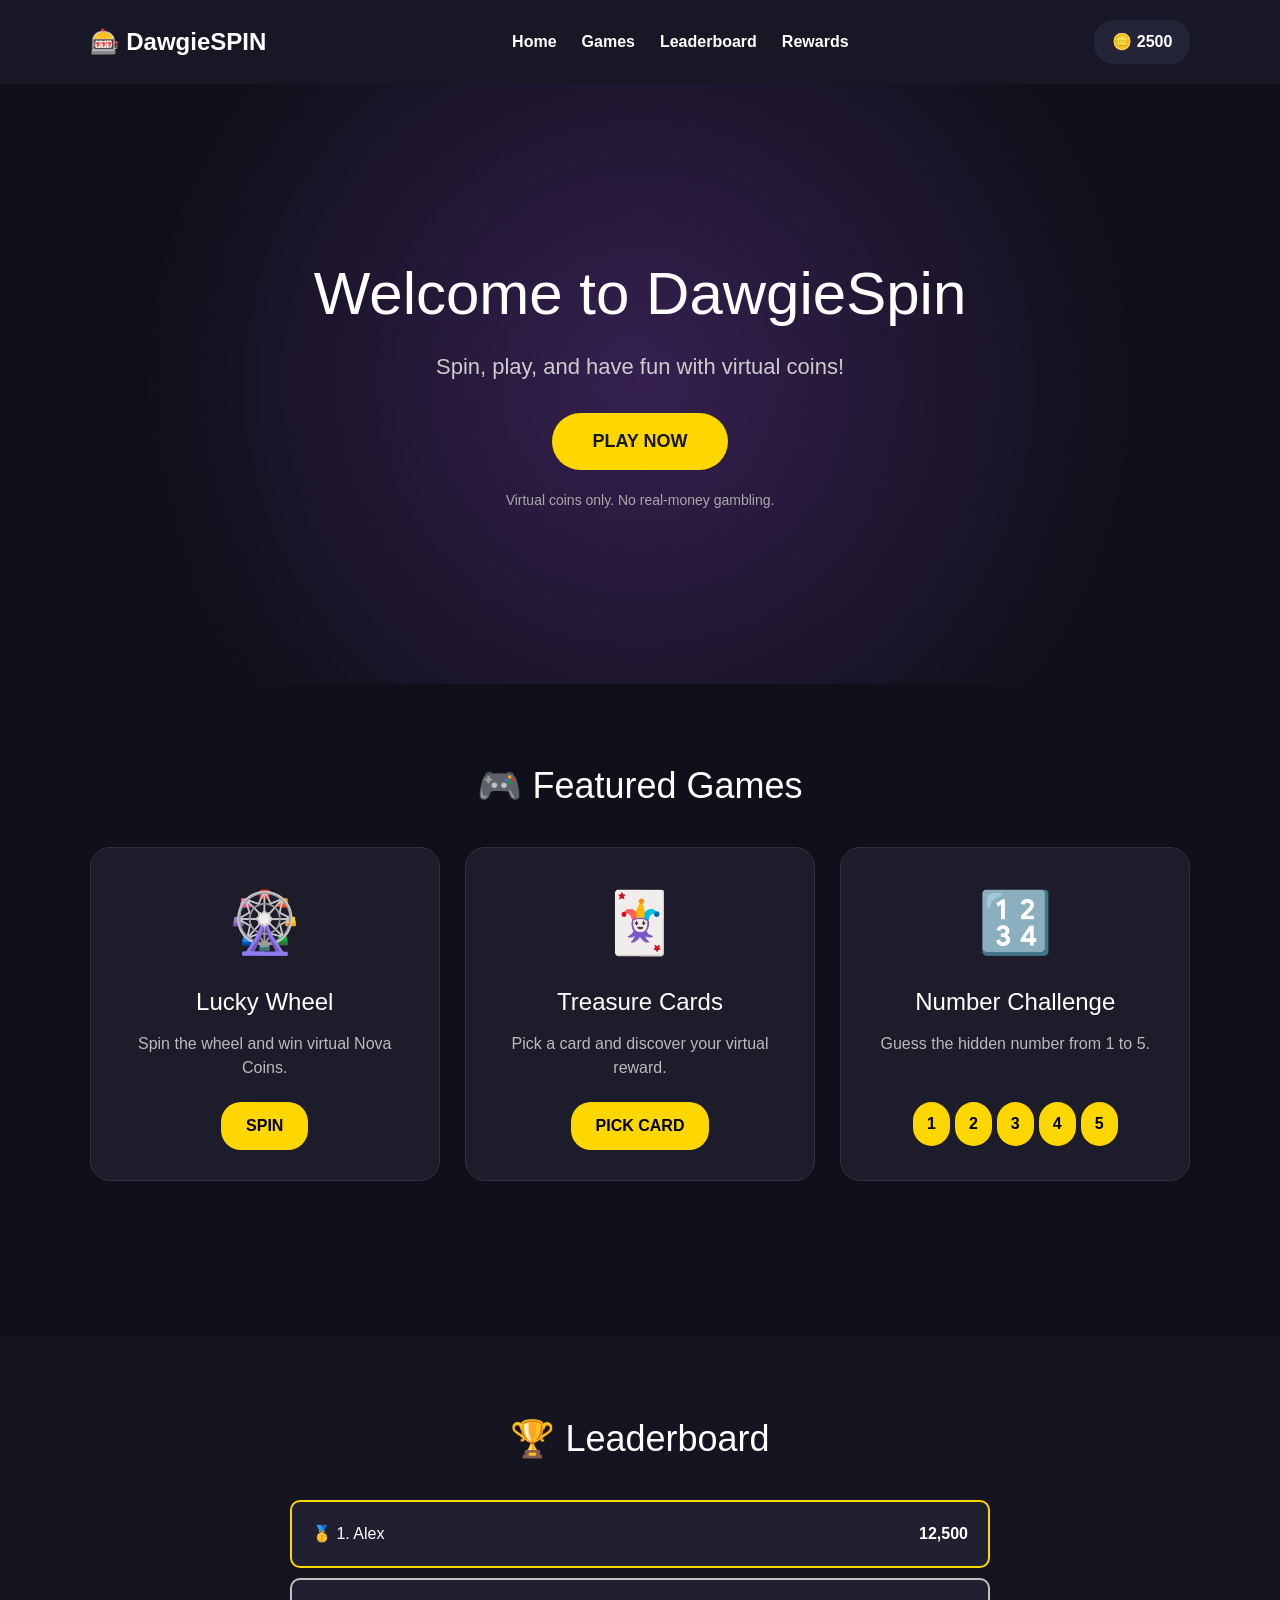
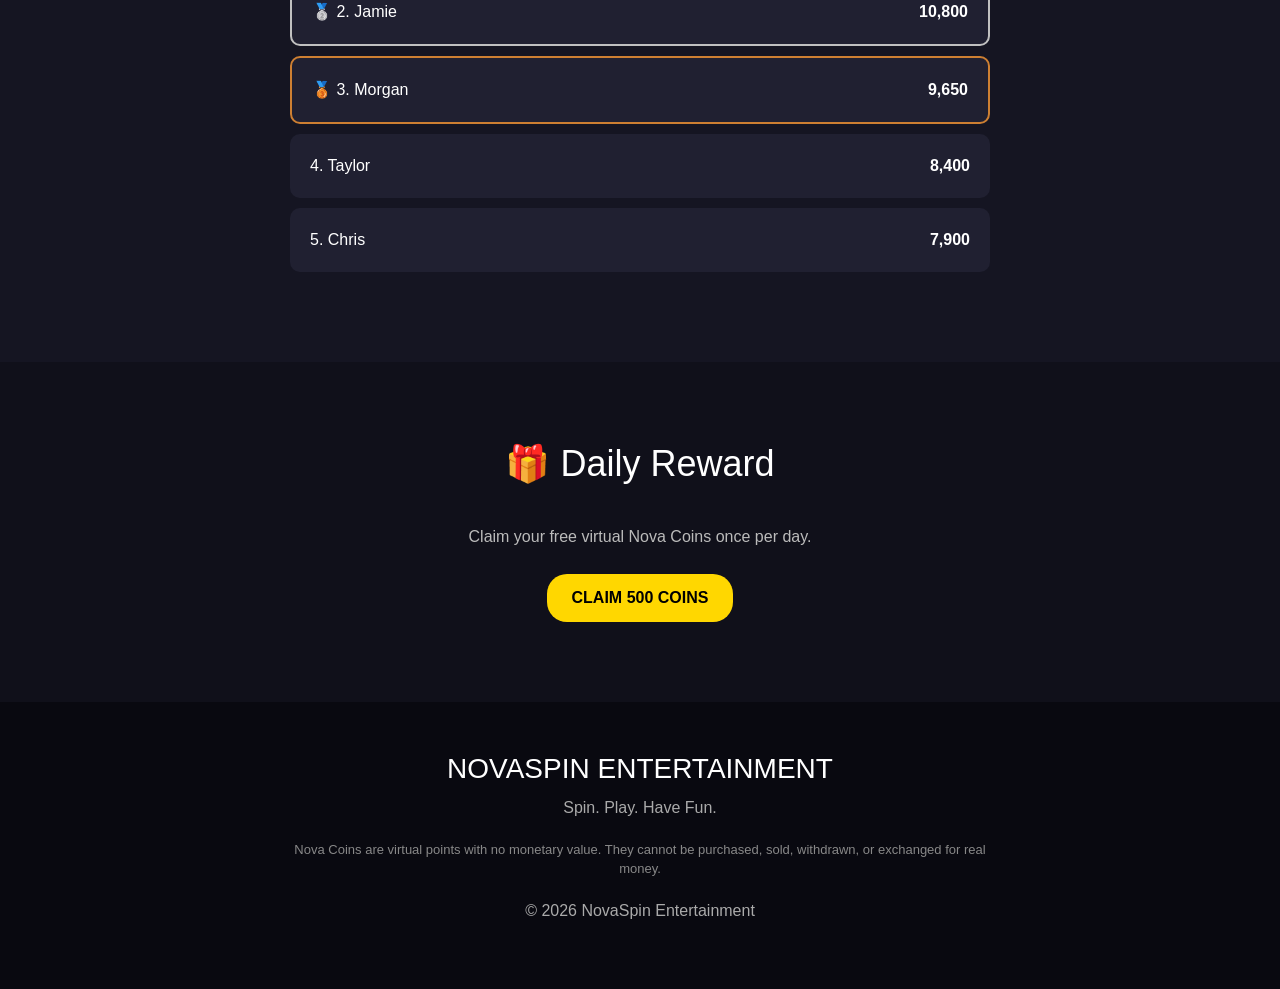
==== index.html @ 7d7567f8 "feat: created all files integratedthe bootstrap" ====
<!DOCTYPE html>
<html lang="en">
<head>
    <meta charset="UTF-8">
    <meta name="viewport" content="width=device-width, initial-scale=1.0">
    <title>NovaSpin Entertainment</title>
<link href=https://cdn.jsdelivr.net/npm/bootstrap@5.3.8/dist/css/bootstrap.min.css rel="stylesheet">
    <link rel="stylesheet" href="css/style.css">
</head>

<body>

    <header>
        <div class="logo">🎰 DawgieSPIN</div>

        <nav>
            <a href="#home">Home</a>
            <a href="#games">Games</a>
            <a href="#leaderboard">Leaderboard</a>
            <a href="#rewards">Rewards</a>
        </nav>

        <div class="balance">
            🪙 <span id="coinBalance">2500</span>
        </div>
    </header>

    <main>

        <!-- HOME -->
        
        <section id="home" class="hero">
            <div class="hero-content">
                <h1>Welcome to DawgieSpin</h1>

                <p>
                    Spin, play, and have fun with virtual coins!
                </p>

                <button onclick="scrollToGames()">
                    PLAY NOW
                </button>

                <small>
                    Virtual coins only. No real-money gambling.
                </small>
            </div>
        </section>


        <!-- GAMES -->
        <section id="games" class="games-section">

            <h2>🎮 Featured Games</h2>

            <div class="game-container">

                <!-- Lucky Wheel -->
                <div class="game-card">

                    <div class="game-icon">🎡</div>

                    <h3>Lucky Wheel</h3>

                    <p>
                        Spin the wheel and win virtual Nova Coins.
                    </p>

                    <button onclick="playWheel()">
                        SPIN
                    </button>

                </div>


                <!-- Treasure Cards -->
                <div class="game-card">

                    <div class="game-icon">🃏</div>

                    <h3>Treasure Cards</h3>

                    <p>
                        Pick a card and discover your virtual reward.
                    </p>

                    <button onclick="playCards()">
                        PICK CARD
                    </button>

                </div>


                <!-- Number Challenge -->
                <div class="game-card">

                    <div class="game-icon">🔢</div>

                    <h3>Number Challenge</h3>

                    <p>
                        Guess the hidden number from 1 to 5.
                    </p>

                    <div class="number-buttons">
                        <button onclick="guessNumber(1)">1</button>
                        <button onclick="guessNumber(2)">2</button>
                        <button onclick="guessNumber(3)">3</button>
                        <button onclick="guessNumber(4)">4</button>
                        <button onclick="guessNumber(5)">5</button>
                    </div>

                </div>

            </div>

            <p id="gameMessage" class="game-message"></p>

        </section>


        <!-- LEADERBOARD -->
        <section id="leaderboard" class="leaderboard-section">

            <h2>🏆 Leaderboard</h2>

            <div class="leaderboard">

                <div class="player first">
                    <span>🥇 1. Alex</span>
                    <strong>12,500</strong>
                </div>

                <div class="player second">
                    <span>🥈 2. Jamie</span>
                    <strong>10,800</strong>
                </div>

                <div class="player third">
                    <span>🥉 3. Morgan</span>
                    <strong>9,650</strong>
                </div>

                <div class="player">
                    <span>4. Taylor</span>
                    <strong>8,400</strong>
                </div>

                <div class="player">
                    <span>5. Chris</span>
                    <strong>7,900</strong>
                </div>

            </div>

        </section>


        <!-- REWARDS -->
        <section id="rewards" class="rewards-section">

            <h2>🎁 Daily Reward</h2>

            <p>
                Claim your free virtual Nova Coins once per day.
            </p>

            <button id="rewardButton" onclick="claimReward()">
                CLAIM 500 COINS
            </button>

        </section>

    </main>


    <footer>

        <h3>NOVASPIN ENTERTAINMENT</h3>

        <p>
            Spin. Play. Have Fun.
        </p>

        <p class="warning">
            Nova Coins are virtual points with no monetary value.
            They cannot be purchased, sold, withdrawn, or exchanged for real money.
        </p>

        <p>
            © 2026 NovaSpin Entertainment
        </p>

    </footer>


    <script src="js/script.js"></script>

</body>
</html>
---- css/style.css ----
* {
    margin: 0;
    padding: 0;
    box-sizing: border-box;
}

html {
    scroll-behavior: smooth;
}

body {
    font-family: Arial, sans-serif;
    background: #10101a;
    color: white;
}


/* ================= HEADER ================= */

header {
    width: 100%;
    padding: 20px 7%;
    background: #171725;

    display: flex;
    align-items: center;
    justify-content: space-between;

    position: sticky;
    top: 0;
    z-index: 100;
}

.logo {
    font-size: 24px;
    font-weight: bold;
}

nav {
    display: flex;
    gap: 25px;
}

nav a {
    color: white;
    text-decoration: none;
    font-weight: bold;
}

nav a:hover {
    color: #ffd700;
}

.balance {
    background: #242438;
    padding: 10px 18px;
    border-radius: 20px;

    font-weight: bold;
}


/* ================= HERO ================= */

.hero {
    min-height: 600px;

    display: flex;
    justify-content: center;
    align-items: center;

    text-align: center;

    background:
        radial-gradient(circle at center, #352050, #10101a 70%);
}

.hero-content {
    max-width: 700px;
}

.hero h1 {
    font-size: 60px;
    margin-bottom: 20px;
}

.hero p {
    font-size: 22px;
    color: #cccccc;
    margin-bottom: 30px;
}

.hero button {
    padding: 15px 40px;

    border: none;
    border-radius: 30px;

    background: #ffd700;
    color: #171717;

    font-size: 18px;
    font-weight: bold;

    cursor: pointer;
}

.hero button:hover {
    transform: scale(1.05);
}

.hero small {
    display: block;
    margin-top: 20px;
    color: #aaaaaa;
}


/* ================= GAMES ================= */

.games-section {
    padding: 80px 7%;
    text-align: center;
}

.games-section h2,
.leaderboard-section h2,
.rewards-section h2 {
    font-size: 36px;
    margin-bottom: 40px;
}

.game-container {
    display: grid;

    grid-template-columns:
        repeat(auto-fit, minmax(250px, 1fr));

    gap: 25px;
}

.game-card {
    background: #1c1c2b;

    padding: 30px;

    border-radius: 20px;

    border: 1px solid #303044;

    transition: 0.3s;
}

.game-card:hover {
    transform: translateY(-8px);
    border-color: #ffd700;
}

.game-icon {
    font-size: 60px;
    margin-bottom: 20px;
}

.game-card h3 {
    font-size: 24px;
    margin-bottom: 15px;
}

.game-card p {
    color: #bbbbbb;
    min-height: 50px;
    margin-bottom: 20px;
}

.game-card button,
.rewards-section button {
    border: none;

    padding: 12px 25px;

    border-radius: 20px;

    background: #ffd700;

    font-weight: bold;

    cursor: pointer;
}

.game-card button:hover,
.rewards-section button:hover {
    background: #fff;
}

.number-buttons {
    display: flex;
    justify-content: center;
    gap: 5px;
}

.number-buttons button {
    padding: 10px 14px;
}

.game-message {
    margin-top: 30px;

    font-size: 20px;

    font-weight: bold;

    min-height: 30px;
}


/* ================= LEADERBOARD ================= */

.leaderboard-section {
    padding: 80px 7%;

    text-align: center;

    background: #151522;
}

.leaderboard {
    max-width: 700px;

    margin: auto;
}

.player {
    display: flex;

    justify-content: space-between;

    padding: 20px;

    margin-bottom: 10px;

    background: #202031;

    border-radius: 10px;
}

.first {
    border: 2px solid #ffd700;
}

.second {
    border: 2px solid #c0c0c0;
}

.third {
    border: 2px solid #cd7f32;
}


/* ================= REWARDS ================= */

.rewards-section {
    padding: 80px 7%;

    text-align: center;
}

.rewards-section p {
    color: #bbbbbb;
    margin-bottom: 25px;
}


/* ================= FOOTER ================= */

footer {
    padding: 50px 7%;

    text-align: center;

    background: #090910;

    color: #aaaaaa;
}

footer h3 {
    color: white;

    margin-bottom: 10px;
}

.warning {
    max-width: 700px;

    margin: 20px auto;

    font-size: 13px;

    color: #888888;
}


/* ================= MOBILE ================= */

@media (max-width: 768px) {

    header {
        flex-direction: column;
        gap: 15px;
    }

    nav {
        flex-wrap: wrap;
        justify-content: center;
    }

    .hero h1 {
        font-size: 40px;
    }

    .hero p {
        font-size: 18px;
    }

}
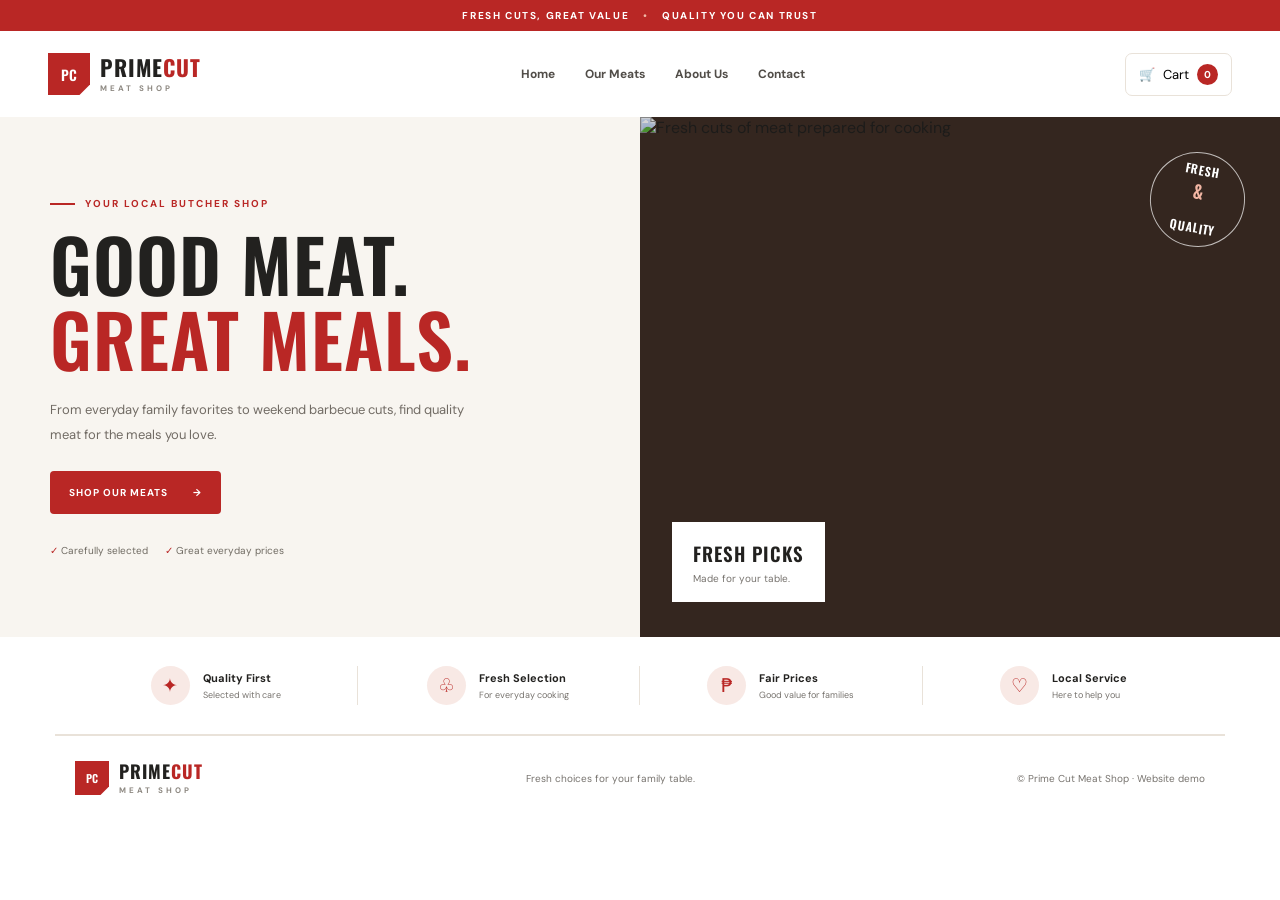
==== commit b2f3d275: "Refactor single-page layout into multi-page architecture (index, services, about, contact)" ====
--- a/index.html
+++ b/index.html
@@ -1,200 +1,66 @@
 <!DOCTYPE html>
 <html lang="en">
 <head>
-    <meta charset="UTF-8">
-    <meta name="viewport" content="width=device-width, initial-scale=1.0">
-    <title>NovaSpin Entertainment</title>
-<link href=https://cdn.jsdelivr.net/npm/bootstrap@5.3.8/dist/css/bootstrap.min.css rel="stylesheet">
-    <link rel="stylesheet" href="css/style.css">
+  <meta charset="UTF-8">
+  <meta name="viewport" content="width=device-width, initial-scale=1.0">
+  <meta name="description" content="Prime Cut Meat Shop — fresh cuts for every meal.">
+  <title>Prime Cut | Meat Shop - Home</title>
+  <link rel="stylesheet" href="css/style.css">
+  <script src="script.js" defer></script>
 </head>
+<body>
+  <div class="topbar">FRESH CUTS, GREAT VALUE <span>•</span> QUALITY YOU CAN TRUST</div>
+  
+  <header class="header">
+    <a class="logo" href="index.html"><span class="logo-icon">PC</span><span>PRIME<span class="logo-red">CUT</span><small>MEAT SHOP</small></span></a>
+    <nav class="nav" id="mainNav">
+      <a href="index.html" class="active">Home</a>
+      <a href="services.html">Our Meats</a>
+      <a href="about.html">About Us</a>
+      <a href="contact.html">Contact</a>
+    </nav>
+    <button class="cart-btn" id="openCart" aria-label="Open shopping cart">🛒 <span>Cart</span> <b id="cartCount">0</b></button>
+    <button class="menu-btn" id="menuToggle" aria-label="Toggle navigation">☰</button>
+  </header>
 
-<body>
+  <main>
+    <section class="hero" id="home">
+      <div class="hero-content">
+        <p class="kicker"><span></span> YOUR LOCAL BUTCHER SHOP</p>
+        <h1>GOOD MEAT.<br><em>GREAT MEALS.</em></h1>
+        <p class="hero-copy">From everyday family favorites to weekend barbecue cuts, find quality meat for the meals you love.</p>
+        <a class="btn btn-red" href="services.html">SHOP OUR MEATS <span>→</span></a>
+        <div class="hero-points"><span>✓ Carefully selected</span><span>✓ Great everyday prices</span></div>
+      </div>
+      <div class="hero-photo">
+        <img src="https://images.unsplash.com/photo-1607623814075-e51df1bdc82f?auto=format&fit=crop&w=1200&q=85" alt="Fresh cuts of meat prepared for cooking">
+        <div class="photo-label"><strong>FRESH PICKS</strong><span>Made for your table.</span></div>
+        <div class="round-stamp">FRESH<br><b>&</b><br>QUALITY</div>
+      </div>
+    </section>
 
-    <header>
-        <div class="logo">🎰 DawgieSPIN</div>
+    <section class="benefits">
+      <div><span class="benefit-icon">✦</span><p><strong>Quality First</strong><small>Selected with care</small></p></div>
+      <div><span class="benefit-icon">♧</span><p><strong>Fresh Selection</strong><small>For everyday cooking</small></p></div>
+      <div><span class="benefit-icon">₱</span><p><strong>Fair Prices</strong><small>Good value for families</small></p></div>
+      <div><span class="benefit-icon">♡</span><p><strong>Local Service</strong><small>Here to help you</small></p></div>
+    </section>
+  </main>
 
-        <nav>
-            <a href="#home">Home</a>
-            <a href="#games">Games</a>
-            <a href="#leaderboard">Leaderboard</a>
-            <a href="#rewards">Rewards</a>
-        </nav>
+  <footer class="footer">
+    <a class="logo" href="index.html"><span class="logo-icon">PC</span><span>PRIME<span class="logo-red">CUT</span><small>MEAT SHOP</small></span></a>
+    <p>Fresh choices for your family table.</p>
+    <small>© <span id="year"></span> Prime Cut Meat Shop · Website demo</small>
+  </footer>
 
-        <div class="balance">
-            🪙 <span id="coinBalance">2500</span>
-        </div>
-    </header>
-
-    <main>
-
-        <!-- HOME -->
-        
-        <section id="home" class="hero">
-            <div class="hero-content">
-                <h1>Welcome to DawgieSpin</h1>
-
-                <p>
-                    Spin, play, and have fun with virtual coins!
-                </p>
-
-                <button onclick="scrollToGames()">
-                    PLAY NOW
-                </button>
-
-                <small>
-                    Virtual coins only. No real-money gambling.
-                </small>
-            </div>
-        </section>
-
-
-        <!-- GAMES -->
-        <section id="games" class="games-section">
-
-            <h2>🎮 Featured Games</h2>
-
-            <div class="game-container">
-
-                <!-- Lucky Wheel -->
-                <div class="game-card">
-
-                    <div class="game-icon">🎡</div>
-
-                    <h3>Lucky Wheel</h3>
-
-                    <p>
-                        Spin the wheel and win virtual Nova Coins.
-                    </p>
-
-                    <button onclick="playWheel()">
-                        SPIN
-                    </button>
-
-                </div>
-
-
-                <!-- Treasure Cards -->
-                <div class="game-card">
-
-                    <div class="game-icon">🃏</div>
-
-                    <h3>Treasure Cards</h3>
-
-                    <p>
-                        Pick a card and discover your virtual reward.
-                    </p>
-
-                    <button onclick="playCards()">
-                        PICK CARD
-                    </button>
-
-                </div>
-
-
-                <!-- Number Challenge -->
-                <div class="game-card">
-
-                    <div class="game-icon">🔢</div>
-
-                    <h3>Number Challenge</h3>
-
-                    <p>
-                        Guess the hidden number from 1 to 5.
-                    </p>
-
-                    <div class="number-buttons">
-                        <button onclick="guessNumber(1)">1</button>
-                        <button onclick="guessNumber(2)">2</button>
-                        <button onclick="guessNumber(3)">3</button>
-                        <button onclick="guessNumber(4)">4</button>
-                        <button onclick="guessNumber(5)">5</button>
-                    </div>
-
-                </div>
-
-            </div>
-
-            <p id="gameMessage" class="game-message"></p>
-
-        </section>
-
-
-        <!-- LEADERBOARD -->
-        <section id="leaderboard" class="leaderboard-section">
-
-            <h2>🏆 Leaderboard</h2>
-
-            <div class="leaderboard">
-
-                <div class="player first">
-                    <span>🥇 1. Alex</span>
-                    <strong>12,500</strong>
-                </div>
-
-                <div class="player second">
-                    <span>🥈 2. Jamie</span>
-                    <strong>10,800</strong>
-                </div>
-
-                <div class="player third">
-                    <span>🥉 3. Morgan</span>
-                    <strong>9,650</strong>
-                </div>
-
-                <div class="player">
-                    <span>4. Taylor</span>
-                    <strong>8,400</strong>
-                </div>
-
-                <div class="player">
-                    <span>5. Chris</span>
-                    <strong>7,900</strong>
-                </div>
-
-            </div>
-
-        </section>
-
-
-        <!-- REWARDS -->
-        <section id="rewards" class="rewards-section">
-
-            <h2>🎁 Daily Reward</h2>
-
-            <p>
-                Claim your free virtual Nova Coins once per day.
-            </p>
-
-            <button id="rewardButton" onclick="claimReward()">
-                CLAIM 500 COINS
-            </button>
-
-        </section>
-
-    </main>
-
-
-    <footer>
-
-        <h3>NOVASPIN ENTERTAINMENT</h3>
-
-        <p>
-            Spin. Play. Have Fun.
-        </p>
-
-        <p class="warning">
-            Nova Coins are virtual points with no monetary value.
-            They cannot be purchased, sold, withdrawn, or exchanged for real money.
-        </p>
-
-        <p>
-            © 2026 NovaSpin Entertainment
-        </p>
-
-    </footer>
-
-
-    <script src="js/script.js"></script>
-
+  <div class="toast" id="toast" role="status" aria-live="polite"></div>
+  <div class="cart-overlay" id="cartOverlay" hidden>
+    <button class="backdrop" id="closeBackdrop" aria-label="Close shopping cart"></button>
+    <aside class="cart-panel" role="dialog" aria-modal="true" aria-labelledby="cartTitle">
+      <div class="cart-head"><div><p class="eyebrow">YOUR SELECTION</p><h2 id="cartTitle">Shopping basket</h2></div><button class="close-btn" id="closeCart" aria-label="Close cart">×</button></div>
+      <div class="cart-items" id="cartItems"></div>
+      <div class="cart-bottom"><div class="subtotal"><span>Subtotal</span><strong id="subtotal">₱0.00</strong></div><p class="cart-note">Final weight and price may vary for products sold by weight.</p><button class="btn btn-red checkout" id="checkout">PLACE ORDER REQUEST <span>→</span></button><small class="demo-note">Demo only — no payment is collected.</small></div>
+    </aside>
+  </div>
 </body>
 </html>
--- a/css/style.css
+++ b/css/style.css
@@ -1,324 +1,12 @@
-* {
-    margin: 0;
-    padding: 0;
-    box-sizing: border-box;
-}
-
-html {
-    scroll-behavior: smooth;
-}
-
-body {
-    font-family: Arial, sans-serif;
-    background: #10101a;
-    color: white;
-}
-
-
-/* ================= HEADER ================= */
-
-header {
-    width: 100%;
-    padding: 20px 7%;
-    background: #171725;
-
-    display: flex;
-    align-items: center;
-    justify-content: space-between;
-
-    position: sticky;
-    top: 0;
-    z-index: 100;
-}
-
-.logo {
-    font-size: 24px;
-    font-weight: bold;
-}
-
-nav {
-    display: flex;
-    gap: 25px;
-}
-
-nav a {
-    color: white;
-    text-decoration: none;
-    font-weight: bold;
-}
-
-nav a:hover {
-    color: #ffd700;
-}
-
-.balance {
-    background: #242438;
-    padding: 10px 18px;
-    border-radius: 20px;
-
-    font-weight: bold;
-}
-
-
-/* ================= HERO ================= */
-
-.hero {
-    min-height: 600px;
-
-    display: flex;
-    justify-content: center;
-    align-items: center;
-
-    text-align: center;
-
-    background:
-        radial-gradient(circle at center, #352050, #10101a 70%);
-}
-
-.hero-content {
-    max-width: 700px;
-}
-
-.hero h1 {
-    font-size: 60px;
-    margin-bottom: 20px;
-}
-
-.hero p {
-    font-size: 22px;
-    color: #cccccc;
-    margin-bottom: 30px;
-}
-
-.hero button {
-    padding: 15px 40px;
-
-    border: none;
-    border-radius: 30px;
-
-    background: #ffd700;
-    color: #171717;
-
-    font-size: 18px;
-    font-weight: bold;
-
-    cursor: pointer;
-}
-
-.hero button:hover {
-    transform: scale(1.05);
-}
-
-.hero small {
-    display: block;
-    margin-top: 20px;
-    color: #aaaaaa;
-}
-
-
-/* ================= GAMES ================= */
-
-.games-section {
-    padding: 80px 7%;
-    text-align: center;
-}
-
-.games-section h2,
-.leaderboard-section h2,
-.rewards-section h2 {
-    font-size: 36px;
-    margin-bottom: 40px;
-}
-
-.game-container {
-    display: grid;
-
-    grid-template-columns:
-        repeat(auto-fit, minmax(250px, 1fr));
-
-    gap: 25px;
-}
-
-.game-card {
-    background: #1c1c2b;
-
-    padding: 30px;
-
-    border-radius: 20px;
-
-    border: 1px solid #303044;
-
-    transition: 0.3s;
-}
-
-.game-card:hover {
-    transform: translateY(-8px);
-    border-color: #ffd700;
-}
-
-.game-icon {
-    font-size: 60px;
-    margin-bottom: 20px;
-}
-
-.game-card h3 {
-    font-size: 24px;
-    margin-bottom: 15px;
-}
-
-.game-card p {
-    color: #bbbbbb;
-    min-height: 50px;
-    margin-bottom: 20px;
-}
-
-.game-card button,
-.rewards-section button {
-    border: none;
-
-    padding: 12px 25px;
-
-    border-radius: 20px;
-
-    background: #ffd700;
-
-    font-weight: bold;
-
-    cursor: pointer;
-}
-
-.game-card button:hover,
-.rewards-section button:hover {
-    background: #fff;
-}
-
-.number-buttons {
-    display: flex;
-    justify-content: center;
-    gap: 5px;
-}
-
-.number-buttons button {
-    padding: 10px 14px;
-}
-
-.game-message {
-    margin-top: 30px;
-
-    font-size: 20px;
-
-    font-weight: bold;
-
-    min-height: 30px;
-}
-
-
-/* ================= LEADERBOARD ================= */
-
-.leaderboard-section {
-    padding: 80px 7%;
-
-    text-align: center;
-
-    background: #151522;
-}
-
-.leaderboard {
-    max-width: 700px;
-
-    margin: auto;
-}
-
-.player {
-    display: flex;
-
-    justify-content: space-between;
-
-    padding: 20px;
-
-    margin-bottom: 10px;
-
-    background: #202031;
-
-    border-radius: 10px;
-}
-
-.first {
-    border: 2px solid #ffd700;
-}
-
-.second {
-    border: 2px solid #c0c0c0;
-}
-
-.third {
-    border: 2px solid #cd7f32;
-}
-
-
-/* ================= REWARDS ================= */
-
-.rewards-section {
-    padding: 80px 7%;
-
-    text-align: center;
-}
-
-.rewards-section p {
-    color: #bbbbbb;
-    margin-bottom: 25px;
-}
-
-
-/* ================= FOOTER ================= */
-
-footer {
-    padding: 50px 7%;
-
-    text-align: center;
-
-    background: #090910;
-
-    color: #aaaaaa;
-}
-
-footer h3 {
-    color: white;
-
-    margin-bottom: 10px;
-}
-
-.warning {
-    max-width: 700px;
-
-    margin: 20px auto;
-
-    font-size: 13px;
-
-    color: #888888;
-}
-
-
-/* ================= MOBILE ================= */
-
-@media (max-width: 768px) {
-
-    header {
-        flex-direction: column;
-        gap: 15px;
-    }
-
-    nav {
-        flex-wrap: wrap;
-        justify-content: center;
-    }
-
-    .hero h1 {
-        font-size: 40px;
-    }
-
-    .hero p {
-        font-size: 18px;
-    }
-
-}+@import url('https://fonts.googleapis.com/css2?family=DM+Sans:wght@400;500;600;700&family=Oswald:wght@400;500;600;700&display=swap');
+:root{--red:#b92725;--red-dark:#921e1d;--ink:#22211f;--muted:#77736e;--cream:#f8f5f0;--line:#e9e2d9;--white:#fff}
+*{box-sizing:border-box}html{scroll-behavior:smooth;scroll-padding-top:90px}body{margin:0;background:#fff;color:var(--ink);font-family:'DM Sans',sans-serif}button,input{font:inherit}button,a{-webkit-tap-highlight-color:transparent}a{color:inherit;text-decoration:none}
+.topbar{background:var(--red);color:white;text-align:center;padding:9px 12px;font-size:10px;font-weight:700;letter-spacing:1.6px}.topbar span{padding:0 10px;color:#f1b8a7}
+.header{height:86px;max-width:1240px;margin:auto;padding:0 28px;display:flex;align-items:center;justify-content:space-between;gap:30px;background:white}.logo{display:flex;align-items:center;gap:10px;font:700 22px Oswald,sans-serif;letter-spacing:1px;line-height:1}.logo-icon{display:grid;place-items:center;width:42px;height:42px;background:var(--red);color:white;font:600 14px Oswald,sans-serif;letter-spacing:0;clip-path:polygon(0 0,100% 0,100% 75%,75% 100%,0 100%)}.logo-red{color:var(--red)}.logo small{display:block;margin-top:5px;font:700 8px 'DM Sans',sans-serif;letter-spacing:3px;color:#8d8881}.nav{display:flex;align-items:center;gap:30px}.nav a{font-size:12px;font-weight:700;color:#514d48;transition:color .2s}.nav a:hover{color:var(--red)}.cart-btn{display:flex;align-items:center;gap:8px;padding:10px 13px;border:1px solid var(--line);border-radius:7px;background:white;cursor:pointer;font-size:13px}.cart-btn b{display:grid;place-items:center;min-width:21px;height:21px;padding:0 5px;border-radius:50%;background:var(--red);color:white;font-size:10px}.menu-btn{display:none;border:0;background:transparent;font-size:25px;cursor:pointer}
+.hero{display:grid;grid-template-columns:1fr 1fr;min-height:520px;background:var(--cream);overflow:hidden}.hero-content{align-self:center;padding:65px max(40px,calc((100vw - 1180px)/2));padding-right:35px}.kicker,.eyebrow{margin:0 0 16px;color:var(--red);font-size:10px;font-weight:700;letter-spacing:2px}.kicker{display:flex;align-items:center;gap:10px}.kicker span{display:inline-block;width:25px;height:2px;background:var(--red)}h1,h2{font-family:Oswald,sans-serif;text-transform:uppercase}h1{margin:0;font-size:clamp(48px,5.7vw,78px);line-height:1.02;letter-spacing:1px;font-weight:600}h1 em{color:var(--red);font-style:normal}.hero-copy{max-width:420px;margin:23px 0;color:#716b64;font-size:13px;line-height:1.9}.btn{display:inline-flex;align-items:center;justify-content:space-between;gap:25px;padding:15px 19px;border:0;border-radius:4px;color:white;font-size:10px;font-weight:700;letter-spacing:1px;cursor:pointer;transition:background .2s,transform .2s}.btn:hover{transform:translateY(-2px)}.btn-red{background:var(--red)}.btn-red:hover{background:var(--red-dark)}.btn-dark{background:var(--ink)}.hero-points{display:flex;flex-wrap:wrap;gap:17px;margin-top:30px;color:#706b63;font-size:10px}.hero-points span:first-letter{color:var(--red)}.hero-photo{position:relative;min-height:440px;background:#34261f}.hero-photo>img{width:100%;height:100%;position:absolute;inset:0;object-fit:cover;filter:brightness(.83)}.photo-label{position:absolute;bottom:35px;left:32px;display:flex;flex-direction:column;gap:5px;padding:17px 21px;background:white}.photo-label strong{font:600 19px Oswald,sans-serif;letter-spacing:1px}.photo-label span{color:var(--muted);font-size:10px}.round-stamp{position:absolute;right:35px;top:35px;display:grid;place-content:center;width:95px;height:95px;border:1px solid #ffffffb0;border-radius:50%;color:white;text-align:center;font:600 12px/1.4 Oswald,sans-serif;letter-spacing:1px;transform:rotate(10deg)}.round-stamp b{font-size:18px;color:#f2b6a4}
+.benefits{max-width:1170px;margin:auto;padding:29px 20px;display:grid;grid-template-columns:repeat(4,1fr);border-bottom:1px solid var(--line)}.benefits>div{display:flex;align-items:center;justify-content:center;gap:13px;border-right:1px solid var(--line)}.benefits>div:last-child{border:0}.benefit-icon{display:grid;place-items:center;width:39px;height:39px;border-radius:50%;background:#f8e9e5;color:var(--red);font-size:19px}.benefits p{display:flex;flex-direction:column;gap:4px;margin:0}.benefits strong{font-size:11px}.benefits small{color:var(--muted);font-size:9px}
+.products-section{max-width:1170px;margin:78px auto 85px;padding:0 20px}.section-head{display:flex;justify-content:space-between;align-items:end;gap:25px}.section-head h2,.about h2,.contact h2{margin:0;font-size:39px;line-height:1.15;font-weight:600;letter-spacing:.3px}.section-head .eyebrow,.about .eyebrow,.contact .eyebrow{margin-bottom:10px}.subhead{margin:10px 0 0;color:var(--muted);font-size:12px}.search-box{display:flex;align-items:center;gap:9px;width:235px;padding:11px 13px;border:1px solid var(--line);border-radius:4px}.search-box span{font-size:22px;color:var(--red)}.search-box input{width:100%;border:0;outline:0;background:transparent;font-size:11px}.filters{display:flex;flex-wrap:wrap;gap:8px;margin:27px 0 25px}.filter{padding:10px 17px;border:1px solid var(--line);border-radius:3px;background:white;color:#6f6a64;cursor:pointer;font-size:10px;font-weight:700;transition:.2s}.filter:hover{border-color:var(--red)}.filter.active{border-color:var(--red);background:var(--red);color:white}.product-grid{display:grid;grid-template-columns:repeat(4,minmax(0,1fr));gap:27px 18px}.product-card{min-width:0}.product-image-wrap{position:relative;overflow:hidden;aspect-ratio:1/1;background:#f0eae2}.product-image{display:block;width:100%;height:100%;object-fit:cover;transition:transform .4s}.product-card:hover .product-image{transform:scale(1.05)}.product-tag{position:absolute;left:10px;top:10px;padding:6px 8px;background:white;color:var(--red);font-size:8px;font-weight:700;letter-spacing:.7px}.add-btn{position:absolute;right:10px;bottom:10px;display:grid;place-items:center;width:37px;height:37px;border:0;border-radius:3px;background:var(--red);color:white;font-size:23px;cursor:pointer;transition:background .2s}.add-btn:hover{background:var(--red-dark)}.product-info{padding:13px 2px 0}.product-title-row{display:flex;justify-content:space-between;align-items:start;gap:8px}.product-title-row h3{margin:0;font:500 19px Oswald,sans-serif;letter-spacing:.3px}.product-price{color:var(--red);font-size:12px;font-weight:700;white-space:nowrap}.product-meta{margin:6px 0 0;color:var(--muted);font-size:10px}.price-note{margin-top:25px;color:#999188;font-size:10px}.empty-state{text-align:center;padding:55px 15px}.empty-state h3{font:500 24px Oswald,sans-serif}.empty-state p{color:var(--muted);font-size:12px}
+.about{display:grid;grid-template-columns:1fr 1fr;max-width:1170px;margin:0 auto 80px;background:var(--cream)}.about-photo{min-height:360px}.about-photo img{display:block;width:100%;height:100%;object-fit:cover}.about-copy{align-self:center;padding:45px clamp(25px,5vw,70px)}.about-copy h2{font-size:37px}.about-copy>p:not(.eyebrow){margin:18px 0 24px;color:#716b64;font-size:12px;line-height:1.9}.text-link{display:inline-flex;gap:24px;align-items:center;color:var(--red);font-size:10px;font-weight:700;letter-spacing:1px}.contact{max-width:1170px;margin:0 auto 75px;padding:32px 36px;display:flex;align-items:center;justify-content:space-between;gap:25px;border-left:4px solid var(--red);background:#f8f5f0}.contact h2{font-size:31px}.contact p:not(.eyebrow){margin:9px 0 0;color:var(--muted);font-size:11px}.footer{display:flex;align-items:center;justify-content:space-between;gap:20px;max-width:1170px;margin:auto;padding:25px 20px 32px;border-top:1px solid var(--line)}.footer .logo{font-size:18px}.footer .logo-icon{width:34px;height:34px;font-size:11px}.footer p,.footer>small{color:var(--muted);font-size:10px}
+.toast{position:fixed;z-index:50;left:50%;bottom:25px;padding:13px 18px;border-radius:4px;background:var(--ink);color:white;font-size:12px;box-shadow:0 10px 30px #0002;opacity:0;pointer-events:none;transform:translate(-50%,12px);transition:.25s}.toast.show{opacity:1;transform:translate(-50%,0)}.cart-overlay{position:fixed;z-index:60;inset:0}.cart-overlay[hidden]{display:none}.backdrop{position:absolute;inset:0;width:100%;border:0;background:#17130f9c;cursor:pointer}.cart-panel{position:absolute;right:0;top:0;display:flex;flex-direction:column;width:min(440px,100%);height:100%;padding:26px;background:#fff;box-shadow:-10px 0 40px #0001;animation:slideIn .25s ease-out}.cart-head{display:flex;justify-content:space-between;align-items:start;padding-bottom:20px;border-bottom:1px solid var(--line)}.cart-head .eyebrow{margin-bottom:7px}.cart-head h2{margin:0;font-size:27px}.close-btn{width:35px;height:35px;border:1px solid var(--line);border-radius:50%;background:white;cursor:pointer;font-size:23px}.cart-items{flex:1;overflow:auto;padding:5px 0}.cart-empty{display:grid;place-content:center;height:100%;text-align:center}.cart-empty>span{font-size:40px}.cart-empty h3{font:500 22px Oswald,sans-serif}.cart-empty p{color:var(--muted);font-size:11px}.cart-item{display:grid;grid-template-columns:72px 1fr auto;gap:12px;align-items:center;padding:14px 0;border-bottom:1px solid var(--line)}.cart-item img{width:72px;height:72px;object-fit:cover;background:var(--cream)}.cart-item h3{margin:0 0 5px;font:500 17px Oswald,sans-serif}.cart-item .item-price{margin:0;color:var(--red);font-size:11px;font-weight:700}.quantity-controls{display:flex;align-items:center;gap:9px;margin-top:9px}.quantity-controls button{width:24px;height:24px;border:1px solid var(--line);background:white;cursor:pointer}.quantity-controls span{font-size:11px}.remove-item{align-self:start;border:0;background:transparent;color:#999;cursor:pointer;font-size:19px}.cart-bottom{padding-top:17px;border-top:1px solid var(--line)}.subtotal{display:flex;justify-content:space-between;font-size:13px}.subtotal strong{font-size:16px}.cart-note,.demo-note{color:var(--muted);font-size:10px;line-height:1.6}.checkout{width:100%;margin-top:12px}.demo-note{display:block;text-align:center;margin-top:10px}body.cart-open{overflow:hidden}@keyframes slideIn{from{transform:translateX(30px);opacity:.6}to{transform:translateX(0);opacity:1}}
+@media(max-width:900px){.header{padding:0 20px}.nav{gap:16px}.hero-content{padding:45px 30px}.hero-photo{min-height:410px}.product-grid{grid-template-columns:repeat(2,minmax(0,1fr))}.benefits{grid-template-columns:repeat(2,1fr);gap:20px}.benefits>div:nth-child(2){border:0}.benefits>div{justify-content:flex-start;padding-left:15%}.about,.contact{margin-left:20px;margin-right:20px}}
+@media(max-width:650px){.topbar{font-size:8px;letter-spacing:1px}.header{height:72px;gap:12px}.logo{font-size:18px}.logo-icon{width:35px;height:35px}.nav{display:none;position:absolute;z-index:20;top:112px;left:0;right:0;padding:18px 22px;background:white;box-shadow:0 12px 20px #0001;flex-direction:column;align-items:flex-start}.nav.open{display:flex}.menu-btn{display:block}.cart-btn{margin-left:auto;padding:8px}.cart-btn span{display:none}.hero{grid-template-columns:1fr}.hero-content{padding:45px 25px 32px}.hero-photo{min-height:320px}.hero-photo>img{object-position:center 45%}h1{font-size:58px}.benefits{padding:22px 10px;gap:18px 5px}.benefits>div{padding-left:5px;gap:8px}.benefit-icon{width:32px;height:32px;flex-shrink:0}.benefits strong{font-size:10px}.benefits small{font-size:8px}.products-section{margin:55px auto;padding:0 15px}.section-head{align-items:flex-start;flex-direction:column}.section-head h2,.about h2{font-size:34px}.search-box{width:100%}.product-grid{gap:24px 12px}.product-title-row{flex-direction:column;gap:4px}.product-title-row h3{font-size:18px}.product-price{font-size:11px}.product-tag{font-size:7px;left:6px;top:6px}.add-btn{width:32px;height:32px;right:6px;bottom:6px}.about{grid-template-columns:1fr;margin:0 15px 55px}.about-photo{min-height:240px}.about-copy{padding:30px 25px}.contact{margin:0 15px 50px;align-items:flex-start;flex-direction:column;padding:26px 22px}.contact h2{font-size:29px}.footer{flex-wrap:wrap;padding:22px 15px}.footer p{order:3;width:100%;margin:0}.footer>small{font-size:9px}.cart-panel{padding:20px}.cart-head h2{font-size:24px}}
